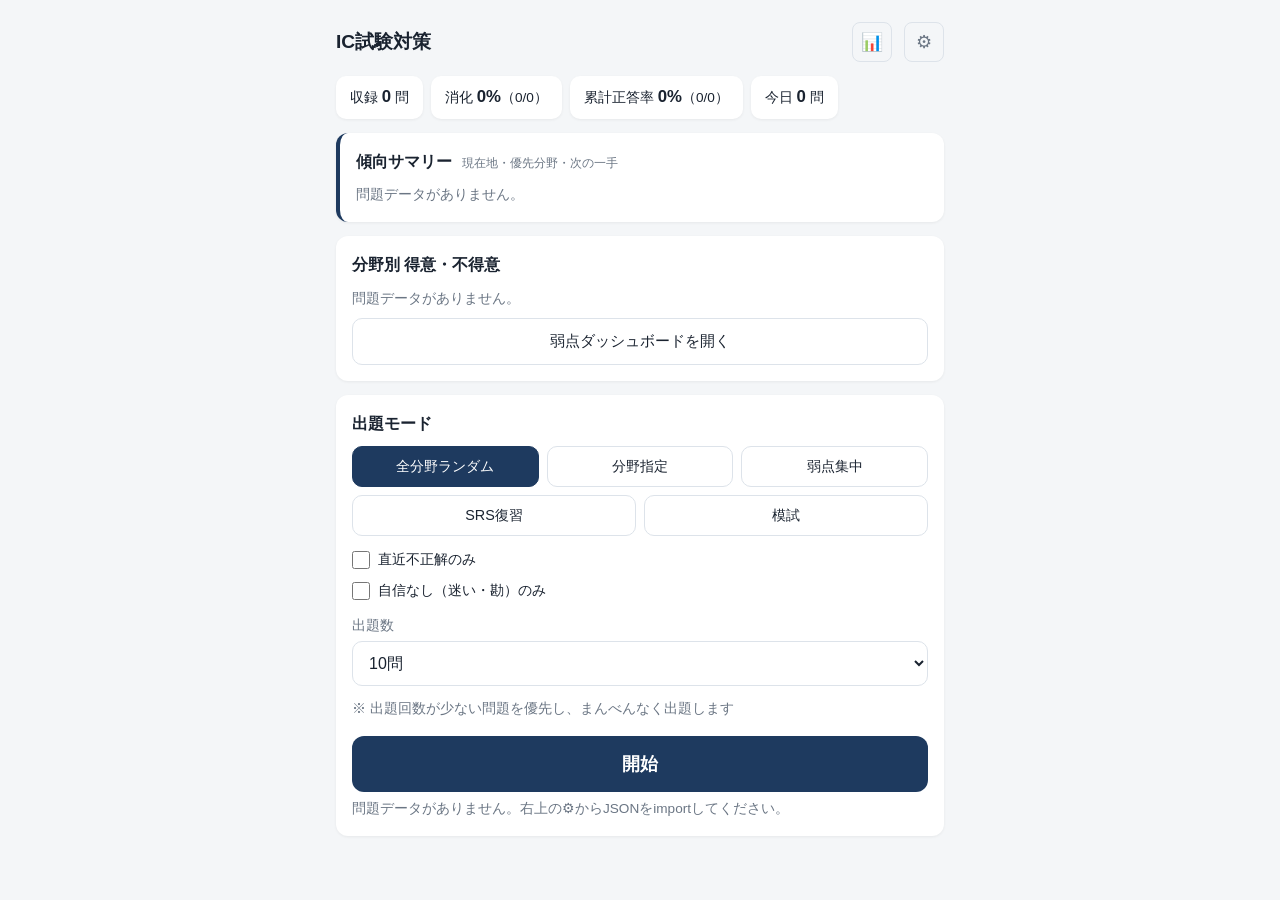
==== app/index.html @ 0f4c414f "傾向サマリーをホームに追加、紙演習の○×を弱点判定に接続、統合ファイル生成スクリプトを追加 - Logic.trendSummary/paperMark/paperStats: 現在地・優先分野・次の" ====
<!DOCTYPE html>
<html lang="ja">
<head>
<meta charset="UTF-8">
<meta name="viewport" content="width=device-width, initial-scale=1.0, viewport-fit=cover">
<meta name="theme-color" content="#1e3a5f">
<title>IC試験対策</title>
<link rel="manifest" href="manifest.json">
<link rel="apple-touch-icon" href="icons/apple-touch-icon.png">
<meta name="apple-mobile-web-app-capable" content="yes">
<meta name="apple-mobile-web-app-status-bar-style" content="black-translucent">
<meta name="apple-mobile-web-app-title" content="IC試験対策">
<link rel="stylesheet" href="style.css">
</head>
<body>

<!-- ホーム画面 -->
<section id="screen-home" class="screen active">
  <header class="app-header">
    <h1>IC試験対策</h1>
    <button class="icon-btn" data-nav="dashboard" title="ダッシュボード">📊</button>
    <button class="icon-btn" data-nav="data" title="データ管理">⚙</button>
  </header>

  <div id="home-stats" class="stats-bar"></div>

  <div class="card trend-card">
    <h2>傾向サマリー <span class="muted trend-sub">現在地・優先分野・次の一手</span></h2>
    <div id="trend-content"></div>
  </div>

  <div class="card">
    <h2>分野別 得意・不得意</h2>
    <div id="category-stats"></div>
    <button class="secondary-btn" data-nav="dashboard">弱点ダッシュボードを開く</button>
  </div>

  <div class="card">
    <h2>出題モード</h2>
    <div class="mode-tabs">
      <button class="mode-tab active" data-mode="random">全分野ランダム</button>
      <button class="mode-tab" data-mode="category">分野指定</button>
      <button class="mode-tab" data-mode="weak">弱点集中</button>
      <button class="mode-tab" data-mode="srs">SRS復習</button>
      <button class="mode-tab mode-tab-mock" data-mode="mock">模試</button>
    </div>

    <div id="category-selectors" class="hidden">
      <label>分野
        <select id="sel-category"></select>
      </label>
      <label>小分類
        <select id="sel-subcategory"><option value="">すべて</option></select>
      </label>
    </div>

    <div id="weak-info" class="mode-info hidden"></div>
    <div id="srs-info" class="mode-info hidden"></div>

    <div id="mock-settings" class="hidden">
      <label>模試の規模
        <select id="sel-mock-preset"></select>
      </label>
      <p class="muted">CBT本番＝36問・120分。本アプリは1大問を空欄ごとに分けているため「本番相当」＝144問・120分（1問50秒）。分野構成は収録比で層化。解説は終了後にまとめて表示し、途中で正誤は出ません。未解答は不正解として採点します。</p>
    </div>

    <div id="filter-row" class="filter-row">
      <label class="checkbox-label"><input type="checkbox" id="filter-wrong"> 直近不正解のみ</label>
      <label class="checkbox-label"><input type="checkbox" id="filter-unsure"> 自信なし（迷い・勘）のみ</label>
      <p id="filter-count" class="muted"></p>
    </div>

    <div id="count-row">
      <label>出題数
        <select id="sel-count">
          <option value="10" selected>10問</option>
          <option value="20">20問</option>
          <option value="30">30問</option>
          <option value="0">全問</option>
        </select>
      </label>
      <p id="count-note" class="muted">※ 出題回数が少ない問題を優先し、まんべんなく出題します</p>
    </div>

    <button id="btn-start" class="primary-btn">開始</button>
    <p id="home-message" class="muted"></p>
  </div>
</section>

<!-- 出題画面 -->
<section id="screen-quiz" class="screen">
  <header class="quiz-header">
    <button class="icon-btn" id="btn-quit" title="中断">✕</button>
    <div id="quiz-progress"></div>
    <div id="quiz-timer">0:00</div>
  </header>

  <div id="quiz-meta" class="muted"></div>
  <div id="quiz-body" class="question-body"></div>
  <div id="quiz-choices" class="choices"></div>

  <!-- 自信度（解答直後・正誤表示前） -->
  <div id="confidence-panel" class="hidden">
    <p class="confidence-label">自信度は？</p>
    <p class="confidence-note muted">自信度をタップすると解答が確定します。それまで選択肢は選び直せます</p>
    <div class="confidence-btns">
      <button class="conf-btn conf-sure" data-conf="sure">確信</button>
      <button class="conf-btn conf-unsure" data-conf="unsure">迷い</button>
      <button class="conf-btn conf-guess" data-conf="guess">勘</button>
    </div>
  </div>

  <!-- 正誤・解説 -->
  <div id="result-panel" class="hidden">
    <div id="result-verdict"></div>
    <div id="result-explanation" class="explanation"></div>
    <button id="btn-next" class="primary-btn">次の問題</button>
  </div>

  <!-- 模試ナビ（正誤は出さず前後移動のみ） -->
  <div id="mock-nav" class="hidden">
    <p id="mock-status" class="muted"></p>
    <div class="mock-nav-btns">
      <button id="btn-mock-prev" class="secondary-btn">← 前へ</button>
      <button id="btn-mock-next" class="primary-btn">次へ →</button>
    </div>
    <button id="btn-mock-finish" class="secondary-btn">採点して終了</button>
  </div>
</section>

<!-- セッション結果 -->
<section id="screen-summary" class="screen">
  <header class="app-header"><h1 id="summary-title">結果</h1></header>
  <div id="summary-content"></div>
  <button class="primary-btn" data-nav="home">ホームへ戻る</button>
</section>

<!-- 弱点ダッシュボード -->
<section id="screen-dashboard" class="screen">
  <header class="app-header">
    <button class="icon-btn" data-nav="home">←</button>
    <h1>弱点ダッシュボード</h1>
  </header>
  <div id="dash-content"></div>
</section>

<!-- データ管理 -->
<section id="screen-data" class="screen">
  <header class="app-header">
    <button class="icon-btn" data-nav="home">←</button>
    <h1>データ管理</h1>
  </header>

  <div class="card">
    <h2>問題データ import</h2>
    <p class="muted">問題JSON（配列 または {questions:[...]}）を追加・上書き（id単位）。解答履歴は保持されます。統合ファイル（questions＋attempts）は下の「バックアップ復元」で読み込む</p>
    <input type="file" id="file-import" accept=".json,application/json">
    <p id="import-result" class="muted"></p>
  </div>

  <div class="card">
    <h2>全データ export</h2>
    <p class="muted">問題＋解答履歴の全バックアップ（機種変更・復元用）</p>
    <button id="btn-export" class="secondary-btn">exportファイルをダウンロード</button>
  </div>

  <div class="card">
    <h2>バックアップ復元</h2>
    <p class="muted">exportファイルから問題＋解答履歴を復元</p>
    <input type="file" id="file-restore" accept=".json,application/json">
    <p id="restore-result" class="muted"></p>
  </div>

  <div class="card">
    <h2>サンプルデータ</h2>
    <p class="muted">動作確認用のサンプル問題（学習には使用しないこと）</p>
    <button id="btn-sample" class="secondary-btn">サンプル問題を読み込む</button>
  </div>

  <div class="card danger-zone">
    <h2>初期化</h2>
    <button id="btn-clear-attempts" class="danger-btn">解答履歴を全削除</button>
    <button id="btn-clear-all" class="danger-btn">全データ削除</button>
  </div>
</section>

<script src="logic.js"></script>
<script src="db.js"></script>
<script src="app.js"></script>
</body>
</html>
---- app/style.css ----
* { margin: 0; padding: 0; box-sizing: border-box; }

:root {
  --navy: #1e3a5f;
  --bg: #f4f6f8;
  --card: #ffffff;
  --text: #1a2330;
  --muted: #6b7684;
  --line: #dde3ea;
  --green: #1d8a4e;
  --red: #c53030;
  --amber: #b7791f;
}

html { -webkit-text-size-adjust: 100%; }

body {
  font-family: -apple-system, BlinkMacSystemFont, "Hiragino Sans", "Noto Sans JP", sans-serif;
  background: var(--bg);
  color: var(--text);
  line-height: 1.6;
  /* ホーム画面起動時はステータスバー（ノッチ）下まで描画されるため、セーフエリア分を空ける */
  padding-top: env(safe-area-inset-top, 0px);
  padding-bottom: env(safe-area-inset-bottom, 0px);
  padding-left: env(safe-area-inset-left, 0px);
  padding-right: env(safe-area-inset-right, 0px);
}

.screen { display: none; max-width: 640px; margin: 0 auto; padding: 12px 16px 32px; }
.screen.active { display: block; }
.hidden { display: none !important; }

.app-header, .quiz-header {
  display: flex; align-items: center; gap: 12px;
  padding: 10px 0 14px;
}
.app-header h1 { font-size: 1.2rem; flex: 1; }
.quiz-header { justify-content: space-between; }

.icon-btn {
  background: none; border: 1px solid var(--line); border-radius: 8px;
  width: 40px; height: 40px; font-size: 1.1rem; color: var(--muted);
  cursor: pointer; flex-shrink: 0;
}

.card {
  background: var(--card); border-radius: 12px; padding: 16px;
  margin-bottom: 14px; box-shadow: 0 1px 3px rgba(0,0,0,.06);
}
.card h2 { font-size: 1rem; margin-bottom: 10px; }

.stats-bar {
  display: flex; gap: 8px; margin-bottom: 14px; flex-wrap: wrap;
}
.stat-chip {
  background: var(--card); border-radius: 10px; padding: 8px 14px;
  font-size: .85rem; box-shadow: 0 1px 3px rgba(0,0,0,.06);
}
.stat-chip b { font-size: 1.05rem; }

.filter-row { margin: 4px 0 12px; }
.checkbox-label {
  display: flex; align-items: center; gap: 8px; margin: 8px 0;
  font-size: .9rem; color: var(--text);
}
.checkbox-label input { width: 18px; height: 18px; flex-shrink: 0; }

.mode-tabs { display: flex; gap: 8px; margin-bottom: 12px; }
.mode-tab {
  flex: 1; padding: 12px 8px; border: 1px solid var(--line); border-radius: 10px;
  background: var(--card); font-size: .95rem; cursor: pointer; color: var(--text);
}
.mode-tab.active { background: var(--navy); color: #fff; border-color: var(--navy); }

label { display: block; margin: 12px 0; font-size: .9rem; color: var(--muted); }
select {
  display: block; width: 100%; margin-top: 4px; padding: 12px;
  font-size: 1rem; border: 1px solid var(--line); border-radius: 10px;
  background: var(--card); color: var(--text);
}

.primary-btn {
  display: block; width: 100%; padding: 16px; margin-top: 16px;
  background: var(--navy); color: #fff; border: none; border-radius: 12px;
  font-size: 1.1rem; font-weight: 600; cursor: pointer;
}
.primary-btn:active { opacity: .85; }

.secondary-btn, .danger-btn {
  display: block; width: 100%; padding: 12px; margin-top: 8px;
  border-radius: 10px; font-size: .95rem; cursor: pointer;
  background: var(--card); border: 1px solid var(--line); color: var(--text);
}
.danger-btn { color: var(--red); border-color: var(--red); }

.muted { color: var(--muted); font-size: .85rem; margin-top: 6px; }

/* 出題画面 */
#quiz-progress { font-weight: 600; }
#quiz-timer { font-variant-numeric: tabular-nums; color: var(--muted); }
#quiz-meta { margin-bottom: 8px; }

.question-body {
  background: var(--card); border-radius: 12px; padding: 16px;
  font-size: 1.05rem; margin-bottom: 14px; white-space: pre-wrap;
}

.choices { display: flex; flex-direction: column; gap: 10px; }
.choice-btn {
  text-align: left; padding: 14px 16px; border: 1px solid var(--line);
  border-radius: 12px; background: var(--card); font-size: 1rem;
  cursor: pointer; color: var(--text); line-height: 1.5;
}
.choice-btn:disabled { cursor: default; }
.choice-btn.selected { border-color: var(--navy); border-width: 2px; }
.choice-btn.correct { background: #e8f5ee; border-color: var(--green); border-width: 2px; }
.choice-btn.wrong { background: #fdecec; border-color: var(--red); border-width: 2px; }
.choice-num { font-weight: 700; margin-right: 8px; color: var(--muted); }

/* 自信度 */
#confidence-panel { margin-top: 18px; text-align: center; }
.confidence-label { font-weight: 600; margin-bottom: 2px; }
.confidence-note { margin: 0 0 10px; }
.confidence-btns { display: flex; gap: 10px; }
.conf-btn {
  flex: 1; padding: 16px 8px; border-radius: 12px; font-size: 1.05rem;
  font-weight: 600; cursor: pointer; border: 1px solid var(--line); background: var(--card);
}
.conf-sure { color: var(--green); }
.conf-unsure { color: var(--amber); }
.conf-guess { color: var(--red); }

/* 結果 */
#result-panel { margin-top: 18px; }
#result-verdict { font-size: 1.3rem; font-weight: 700; text-align: center; margin-bottom: 12px; }
#result-verdict.ok { color: var(--green); }
#result-verdict.ng { color: var(--red); }
.explanation {
  background: var(--card); border-radius: 12px; padding: 16px;
  font-size: .95rem; white-space: pre-wrap;
}
.explanation .exp-head { font-weight: 700; margin-bottom: 6px; }
.explanation .exp-your-answer {
  margin-bottom: 8px; padding-bottom: 8px; border-bottom: 1px solid var(--line);
  font-size: .92rem; font-weight: 600;
}
.explanation mark { background: #fdecec; color: var(--red); padding: 0 2px; border-radius: 3px; font-weight: 700; }
.explanation .exp-your-choice {
  margin-bottom: 8px; padding: 8px 10px; border-left: 3px solid var(--red);
  background: #fdf6f6; border-radius: 0 8px 8px 0; font-size: .92rem;
}
.explanation .exp-your-choice-label { font-weight: 700; color: var(--red); }

/* サマリー */
.summary-score { font-size: 2rem; font-weight: 700; text-align: center; margin: 16px 0; }
table.summary-table { width: 100%; border-collapse: collapse; background: var(--card); border-radius: 12px; overflow: hidden; }
.summary-table th, .summary-table td { padding: 10px 12px; text-align: left; border-bottom: 1px solid var(--line); font-size: .9rem; }
.summary-table th { background: #eef1f5; font-weight: 600; }

input[type="file"] { width: 100%; font-size: .9rem; margin-top: 4px; }
.danger-zone h2 { color: var(--red); }

/* ===== P2/P3: モードタブ5種・模試・ダッシュボード ===== */
.mode-tabs { flex-wrap: wrap; }
.mode-tab { flex: 1 1 30%; padding: 10px 6px; font-size: .9rem; }
.mode-tab-mock.active { background: var(--red); border-color: var(--red); }
.mode-info { background: var(--bg); border-radius: 10px; padding: 10px 12px; margin: 8px 0 12px; }
.mode-info-head { font-weight: 600; font-size: .9rem; margin-bottom: 4px; }
.mode-info-row { font-size: .88rem; margin: 2px 0; }

/* 模試 */
#quiz-timer.warn { color: var(--red); font-weight: 700; }
#mock-nav { margin-top: 18px; }
.mock-nav-btns { display: flex; gap: 10px; }
.mock-nav-btns .secondary-btn, .mock-nav-btns .primary-btn { flex: 1; margin-top: 8px; padding: 14px; }
#btn-mock-prev:disabled { opacity: .4; }
.summary-score.pass { color: var(--green); }
.summary-score.border { color: var(--amber); }
.summary-score.fail { color: var(--red); }

/* 見直し */
.review-item { border-bottom: 1px solid var(--line); padding: 8px 0; }
.review-item summary { cursor: pointer; font-size: .9rem; line-height: 1.5; }
.review-tag { display: inline-block; color: #fff; background: var(--red); border-radius: 6px; padding: 0 6px; font-size: .75rem; margin-right: 6px; }
.review-body { margin-top: 8px; font-size: .95rem; }
.review-choices { margin: 0 0 10px 1.4em; font-size: .92rem; }
.review-choices li { padding: 2px 4px; }
.review-choices li.correct { color: var(--green); font-weight: 600; }
.review-choices li.wrong { color: var(--red); text-decoration: line-through; }

/* ダッシュボード */
.matrix { display: grid; grid-template-columns: 1fr 1fr; gap: 8px; }
.matrix-cell { border-radius: 10px; padding: 10px; border: 1px solid var(--line); }
.matrix-label { font-size: .85rem; color: var(--muted); }
.matrix-num { font-size: 1.4rem; font-weight: 700; }
.matrix-hint { font-size: .78rem; color: var(--muted); }
.mx-sure-ok { background: #e8f5ee; }
.mx-guess-ok { background: #fff7e6; }
.mx-sure-ng { background: #fdecec; border-color: var(--red); }
.mx-guess-ng { background: #fdf3f3; }
.mini-btn {
  margin-top: 6px; padding: 6px 10px; font-size: .8rem; border-radius: 8px;
  border: 1px solid var(--navy); background: var(--card); color: var(--navy); cursor: pointer; white-space: nowrap;
}
.ng-text { color: var(--red); font-weight: 600; }

table.heatmap th, table.heatmap td { padding: 7px 6px; font-size: .8rem; }
.heat-name { font-size: .8rem; }
td.heat { text-align: center; font-weight: 600; border-radius: 4px; }
.heat--1 { background: #eef1f5; color: var(--muted); }
.heat-0 { background: #f4b4b4; }
.heat-1 { background: #f8d2a8; }
.heat-2 { background: #f6ebb0; }
.heat-3 { background: #cfe8c8; }
.heat-4 { background: #9fd6a8; }

.bars { position: relative; display: flex; align-items: flex-end; gap: 4px; height: 140px; padding: 16px 0 18px; margin-bottom: 8px; }
.bars-line { position: absolute; left: 0; right: 0; border-top: 1px dashed var(--amber); pointer-events: none; }
.bar-col { flex: 1; display: flex; flex-direction: column; align-items: center; height: 100%; justify-content: flex-end; min-width: 0; }
.bar { width: 100%; max-width: 28px; border-radius: 4px 4px 0 0; }
.bar.ok { background: var(--green); }
.bar.mid { background: var(--amber); }
.bar.ng { background: var(--red); }
.bar-val { font-size: .7rem; color: var(--muted); }
.bar-label { font-size: .65rem; color: var(--muted); margin-top: 2px; white-space: nowrap; }

/* 傾向サマリー */
.trend-card { border-left: 4px solid var(--navy); }
.trend-sub { font-weight: 400; font-size: .78rem; margin-left: 6px; }
.trend-line { display: flex; gap: 8px; margin: 6px 0; font-size: .9rem; line-height: 1.5; }
.trend-label { flex: 0 0 4.2em; font-weight: 700; color: var(--navy); }
.trend-text { flex: 1; }
.ok-text { color: var(--green); font-weight: 600; }
.trend-btn { margin-top: 10px; }
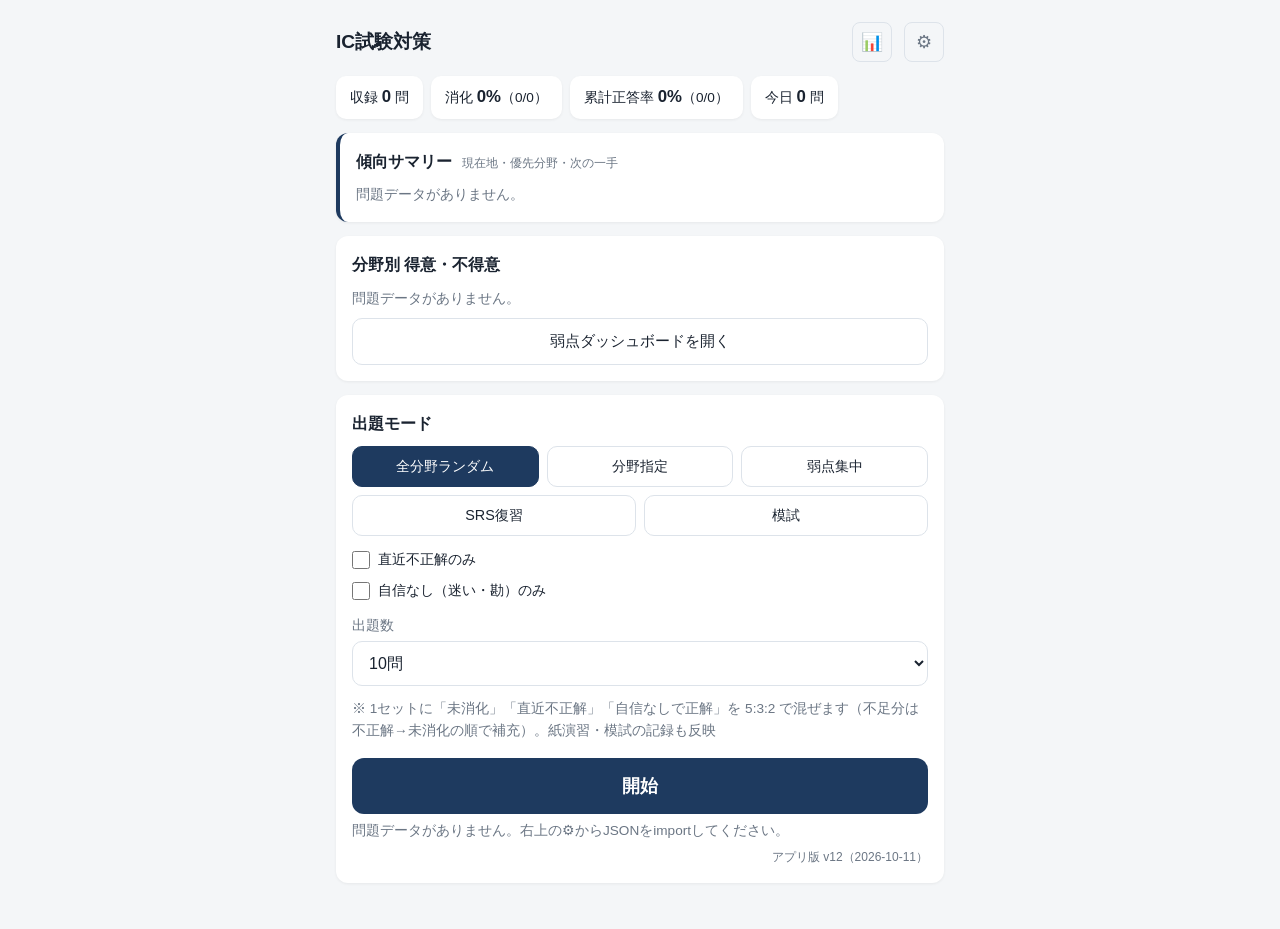
==== commit 50b55bed: "通常出題を未消化5:不正解3:自信なし2の混合配分に変更、ホームに説明文と版表示を追加 Co-Authored-By: Claude Fable 5.1 <noreply@anthropic.com>" ====
--- a/app/index.html
+++ b/app/index.html
@@ -79,11 +79,12 @@
           <option value="0">全問</option>
         </select>
       </label>
-      <p id="count-note" class="muted">※ 出題回数が少ない問題を優先し、まんべんなく出題します</p>
+      <p id="count-note" class="muted">※ 1セットに「未消化」「直近不正解」「自信なしで正解」を 5:3:2 で混ぜます（不足分は不正解→未消化の順で補充）。紙演習・模試の記録も反映</p>
     </div>
 
     <button id="btn-start" class="primary-btn">開始</button>
     <p id="home-message" class="muted"></p>
+    <p class="muted app-ver">アプリ版 v12（2026-10-11）</p>
   </div>
 </section>
 
--- a/app/style.css
+++ b/app/style.css
@@ -232,3 +232,11 @@
 .trend-text { flex: 1; }
 .ok-text { color: var(--green); font-weight: 600; }
 .trend-btn { margin-top: 10px; }
+
+/* 図版 */
+.figure-box { background: var(--card); border-radius: 12px; padding: 10px 12px; margin: -6px 0 14px; }
+.figure-img { display: block; max-width: 100%; height: auto; margin: 0 auto; border-radius: 6px; cursor: zoom-in; }
+.figure-img.zoom { max-width: none; width: 180%; cursor: zoom-out; }
+.figure-box:has(.zoom) { overflow-x: auto; }
+.figure-cap { color: var(--muted); font-size: .8rem; margin-top: 4px; text-align: center; }
+.app-ver { text-align: right; font-size: .75rem; }
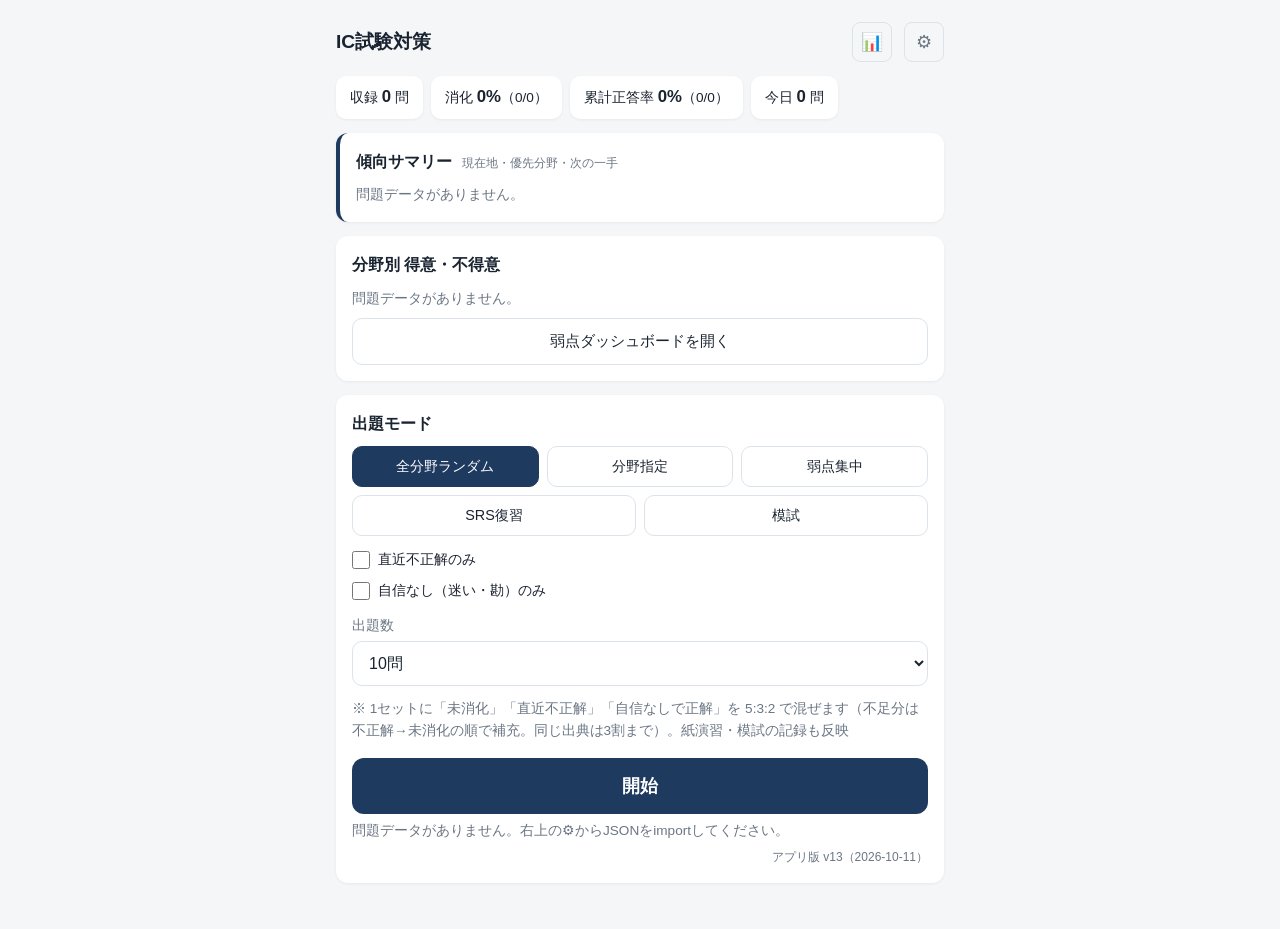
==== commit fdf528b6: "通常出題で同一出典（小分類）の上限を1セット30%（全体シェア比を下限）に制限し、模試問題への偏りを防止 Co-Authored-By: Claude Fable 5.1 <noreply@anthr" ====
--- a/app/index.html
+++ b/app/index.html
@@ -79,12 +79,12 @@
           <option value="0">全問</option>
         </select>
       </label>
-      <p id="count-note" class="muted">※ 1セットに「未消化」「直近不正解」「自信なしで正解」を 5:3:2 で混ぜます（不足分は不正解→未消化の順で補充）。紙演習・模試の記録も反映</p>
+      <p id="count-note" class="muted">※ 1セットに「未消化」「直近不正解」「自信なしで正解」を 5:3:2 で混ぜます（不足分は不正解→未消化の順で補充。同じ出典は3割まで）。紙演習・模試の記録も反映</p>
     </div>
 
     <button id="btn-start" class="primary-btn">開始</button>
     <p id="home-message" class="muted"></p>
-    <p class="muted app-ver">アプリ版 v12（2026-10-11）</p>
+    <p class="muted app-ver">アプリ版 v13（2026-10-11）</p>
   </div>
 </section>
 
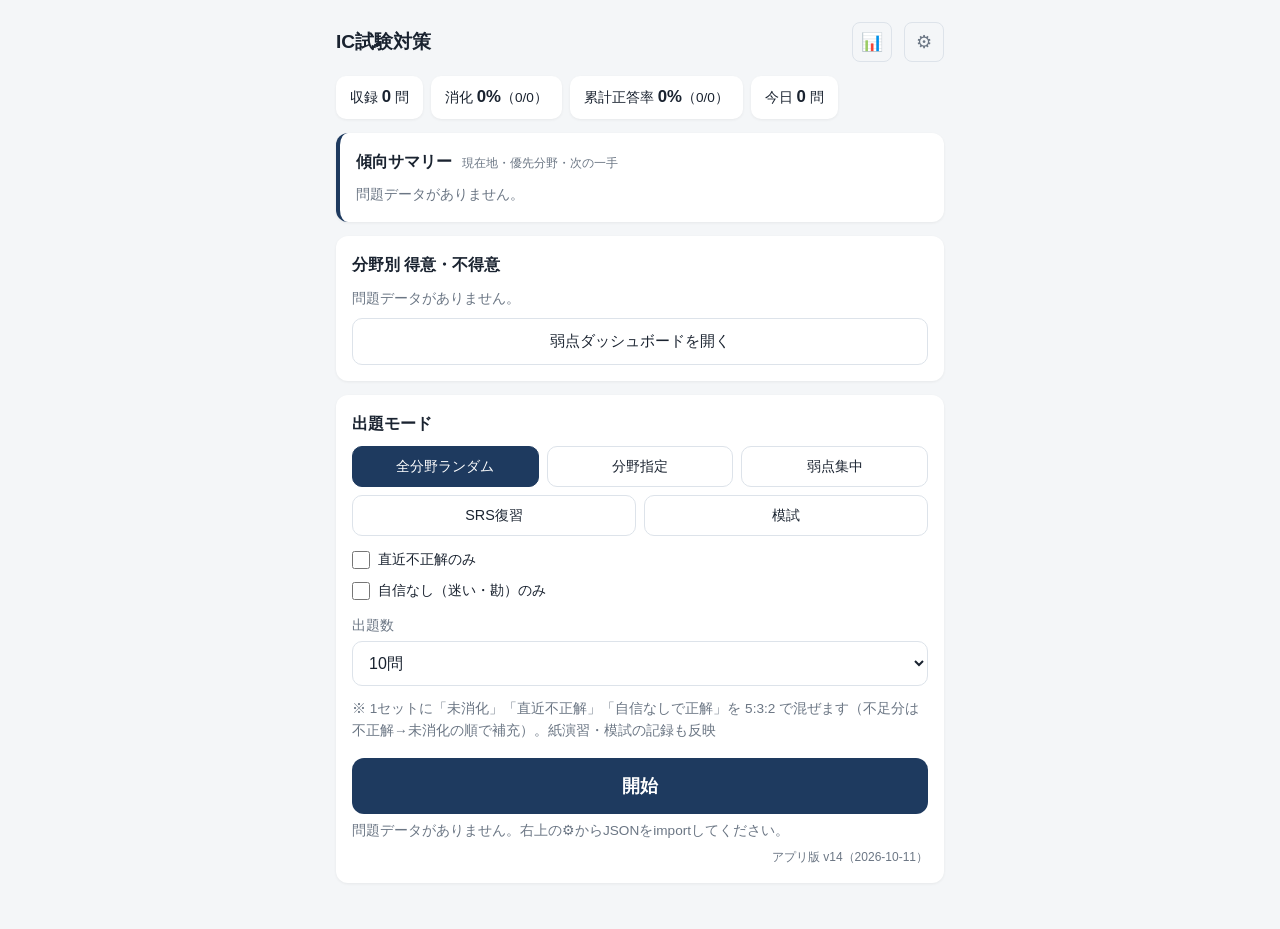
==== commit cf8cafb4: "出題の出典上限を撤回、バックアップ復元で同一記録を除外（二重登録防止）、HIPS模試記録を記述単位で正確化 Co-Authored-By: Claude Fable 5.1 <noreply@anth" ====
--- a/app/index.html
+++ b/app/index.html
@@ -79,12 +79,12 @@
           <option value="0">全問</option>
         </select>
       </label>
-      <p id="count-note" class="muted">※ 1セットに「未消化」「直近不正解」「自信なしで正解」を 5:3:2 で混ぜます（不足分は不正解→未消化の順で補充。同じ出典は3割まで）。紙演習・模試の記録も反映</p>
+      <p id="count-note" class="muted">※ 1セットに「未消化」「直近不正解」「自信なしで正解」を 5:3:2 で混ぜます（不足分は不正解→未消化の順で補充）。紙演習・模試の記録も反映</p>
     </div>
 
     <button id="btn-start" class="primary-btn">開始</button>
     <p id="home-message" class="muted"></p>
-    <p class="muted app-ver">アプリ版 v13（2026-10-11）</p>
+    <p class="muted app-ver">アプリ版 v14（2026-10-11）</p>
   </div>
 </section>
 
@@ -167,7 +167,7 @@
 
   <div class="card">
     <h2>バックアップ復元</h2>
-    <p class="muted">exportファイルから問題＋解答履歴を復元</p>
+    <p class="muted">exportファイル／記録ファイルから問題＋解答履歴を復元。同じ記録は二重に入らない</p>
     <input type="file" id="file-restore" accept=".json,application/json">
     <p id="restore-result" class="muted"></p>
   </div>
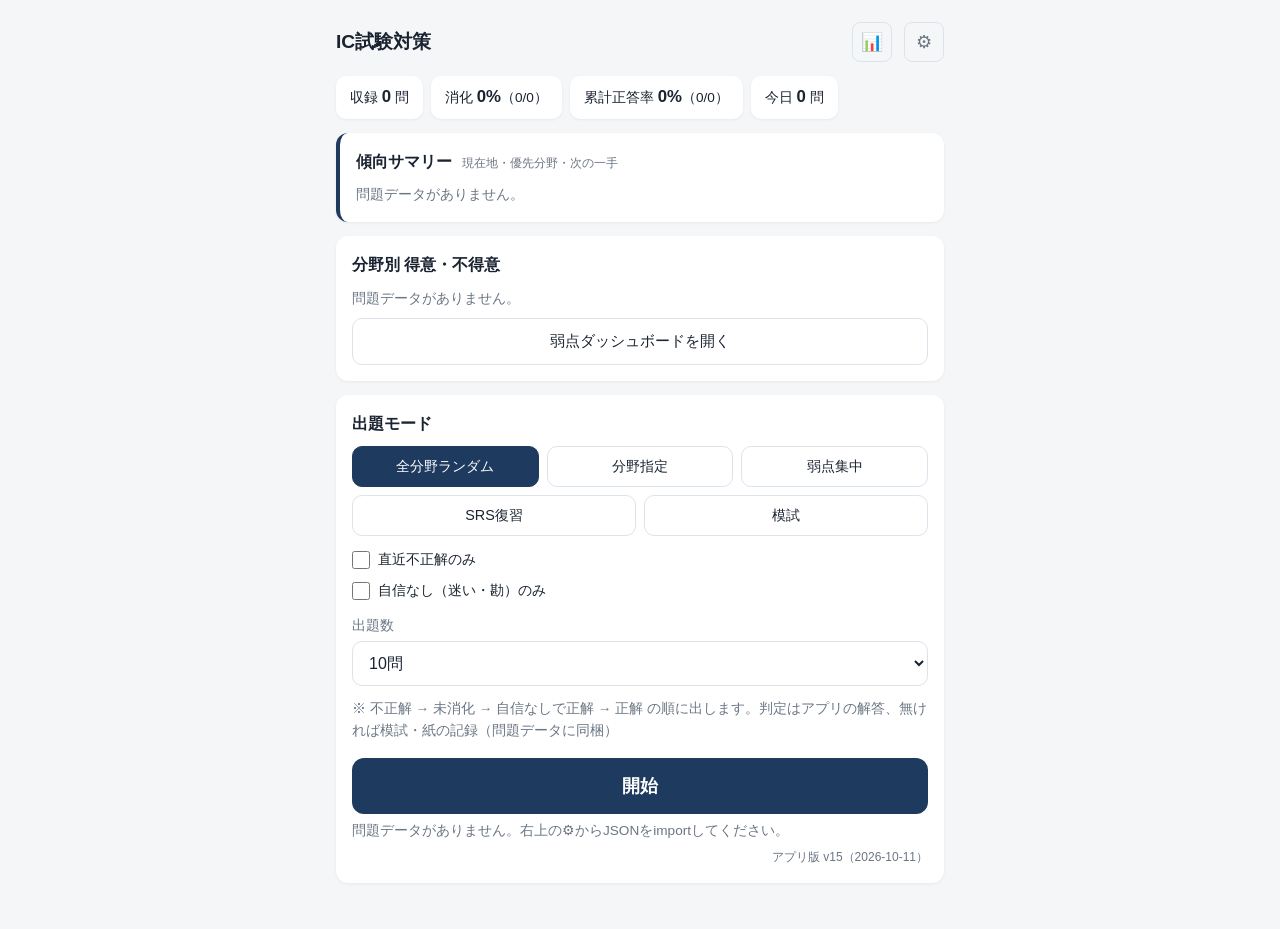
==== commit 100f6a2f: "出題ロジックを問題の状態（アプリ解答>模試>紙）ベースに再設計、prior を問題データに同梱、孤立履歴を統計から除外 Co-Authored-By: Claude Fable 5.1 <norepl" ====
--- a/app/index.html
+++ b/app/index.html
@@ -79,12 +79,12 @@
           <option value="0">全問</option>
         </select>
       </label>
-      <p id="count-note" class="muted">※ 1セットに「未消化」「直近不正解」「自信なしで正解」を 5:3:2 で混ぜます（不足分は不正解→未消化の順で補充）。紙演習・模試の記録も反映</p>
+    <p id="count-note" class="muted">※ 不正解 → 未消化 → 自信なしで正解 → 正解 の順に出します。判定はアプリの解答、無ければ模試・紙の記録（問題データに同梱）</p>
     </div>
 
     <button id="btn-start" class="primary-btn">開始</button>
     <p id="home-message" class="muted"></p>
-    <p class="muted app-ver">アプリ版 v14（2026-10-11）</p>
+    <p class="muted app-ver">アプリ版 v15（2026-10-11）</p>
   </div>
 </section>
 
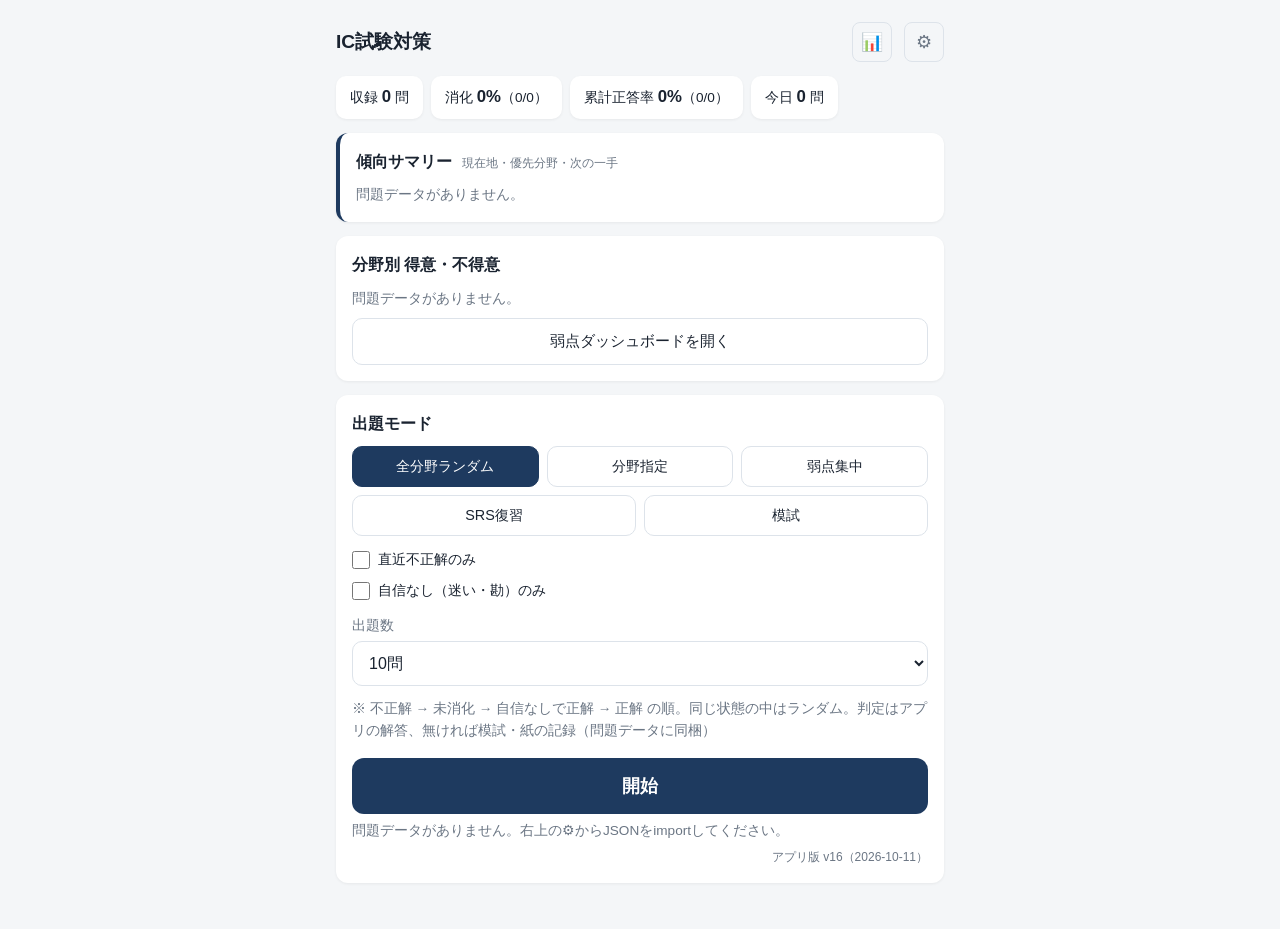
==== commit a8aa6a2b: "通常出題: 同じ状態の中は純粋にランダム（出題回数の並べ替えを撤廃し、模試・紙の不正解が先頭に固まる偏りを解消） Co-Authored-By: Claude Fable 5.1 <noreply@a" ====
--- a/app/index.html
+++ b/app/index.html
@@ -79,12 +79,12 @@
           <option value="0">全問</option>
         </select>
       </label>
-    <p id="count-note" class="muted">※ 不正解 → 未消化 → 自信なしで正解 → 正解 の順に出します。判定はアプリの解答、無ければ模試・紙の記録（問題データに同梱）</p>
+    <p id="count-note" class="muted">※ 不正解 → 未消化 → 自信なしで正解 → 正解 の順。同じ状態の中はランダム。判定はアプリの解答、無ければ模試・紙の記録（問題データに同梱）</p>
     </div>
 
     <button id="btn-start" class="primary-btn">開始</button>
     <p id="home-message" class="muted"></p>
-    <p class="muted app-ver">アプリ版 v15（2026-10-11）</p>
+    <p class="muted app-ver">アプリ版 v16（2026-10-11）</p>
   </div>
 </section>
 
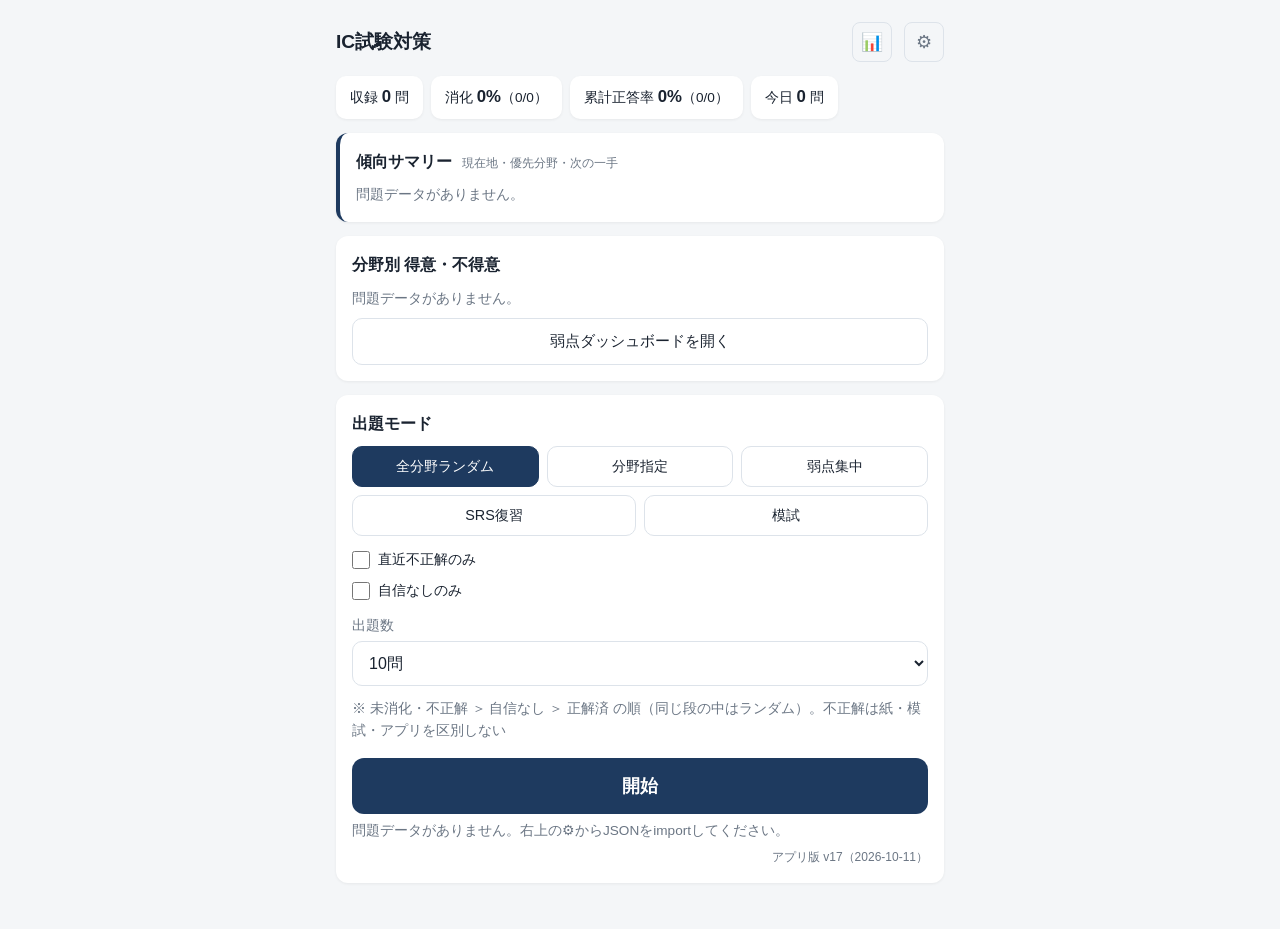
==== commit f9a112e9: "出題順を 未消化・不正解 > 自信なし > 正解済 に単純化、自信度を確信/自信なしの2択に Co-Authored-By: Claude Fable 5.1 <noreply@anthropic.c" ====
--- a/app/index.html
+++ b/app/index.html
@@ -66,7 +66,7 @@
 
     <div id="filter-row" class="filter-row">
       <label class="checkbox-label"><input type="checkbox" id="filter-wrong"> 直近不正解のみ</label>
-      <label class="checkbox-label"><input type="checkbox" id="filter-unsure"> 自信なし（迷い・勘）のみ</label>
+      <label class="checkbox-label"><input type="checkbox" id="filter-unsure"> 自信なしのみ</label>
       <p id="filter-count" class="muted"></p>
     </div>
 
@@ -79,12 +79,12 @@
           <option value="0">全問</option>
         </select>
       </label>
-    <p id="count-note" class="muted">※ 不正解 → 未消化 → 自信なしで正解 → 正解 の順。同じ状態の中はランダム。判定はアプリの解答、無ければ模試・紙の記録（問題データに同梱）</p>
+    <p id="count-note" class="muted">※ 未消化・不正解 ＞ 自信なし ＞ 正解済 の順（同じ段の中はランダム）。不正解は紙・模試・アプリを区別しない</p>
     </div>
 
     <button id="btn-start" class="primary-btn">開始</button>
     <p id="home-message" class="muted"></p>
-    <p class="muted app-ver">アプリ版 v16（2026-10-11）</p>
+    <p class="muted app-ver">アプリ版 v17（2026-10-11）</p>
   </div>
 </section>
 
@@ -106,8 +106,7 @@
     <p class="confidence-note muted">自信度をタップすると解答が確定します。それまで選択肢は選び直せます</p>
     <div class="confidence-btns">
       <button class="conf-btn conf-sure" data-conf="sure">確信</button>
-      <button class="conf-btn conf-unsure" data-conf="unsure">迷い</button>
-      <button class="conf-btn conf-guess" data-conf="guess">勘</button>
+      <button class="conf-btn conf-unsure" data-conf="unsure">自信なし</button>
     </div>
   </div>
 
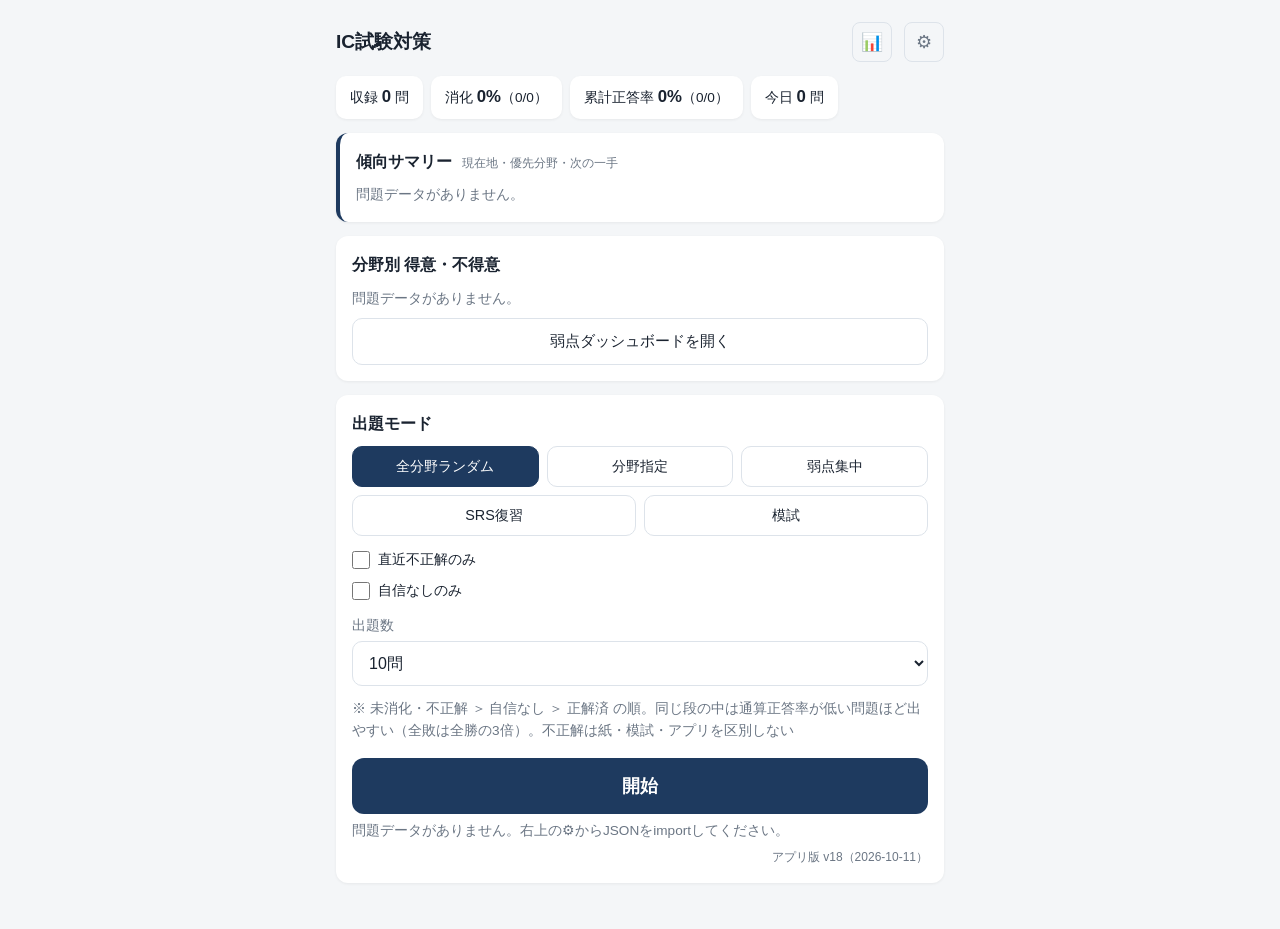
==== commit 45837fed: "同じ段の中は通算正答率（アプリ＋紙・模試）が低い問題ほど出やすい重み付きランダムに、一問一答 法規問8 の正答を原本どおり修正 Co-Authored-By: Claude Fable 5.1 <no" ====
--- a/app/index.html
+++ b/app/index.html
@@ -79,12 +79,12 @@
           <option value="0">全問</option>
         </select>
       </label>
-    <p id="count-note" class="muted">※ 未消化・不正解 ＞ 自信なし ＞ 正解済 の順（同じ段の中はランダム）。不正解は紙・模試・アプリを区別しない</p>
+    <p id="count-note" class="muted">※ 未消化・不正解 ＞ 自信なし ＞ 正解済 の順。同じ段の中は通算正答率が低い問題ほど出やすい（全敗は全勝の3倍）。不正解は紙・模試・アプリを区別しない</p>
     </div>
 
     <button id="btn-start" class="primary-btn">開始</button>
     <p id="home-message" class="muted"></p>
-    <p class="muted app-ver">アプリ版 v17（2026-10-11）</p>
+    <p class="muted app-ver">アプリ版 v18（2026-10-11）</p>
   </div>
 </section>
 
